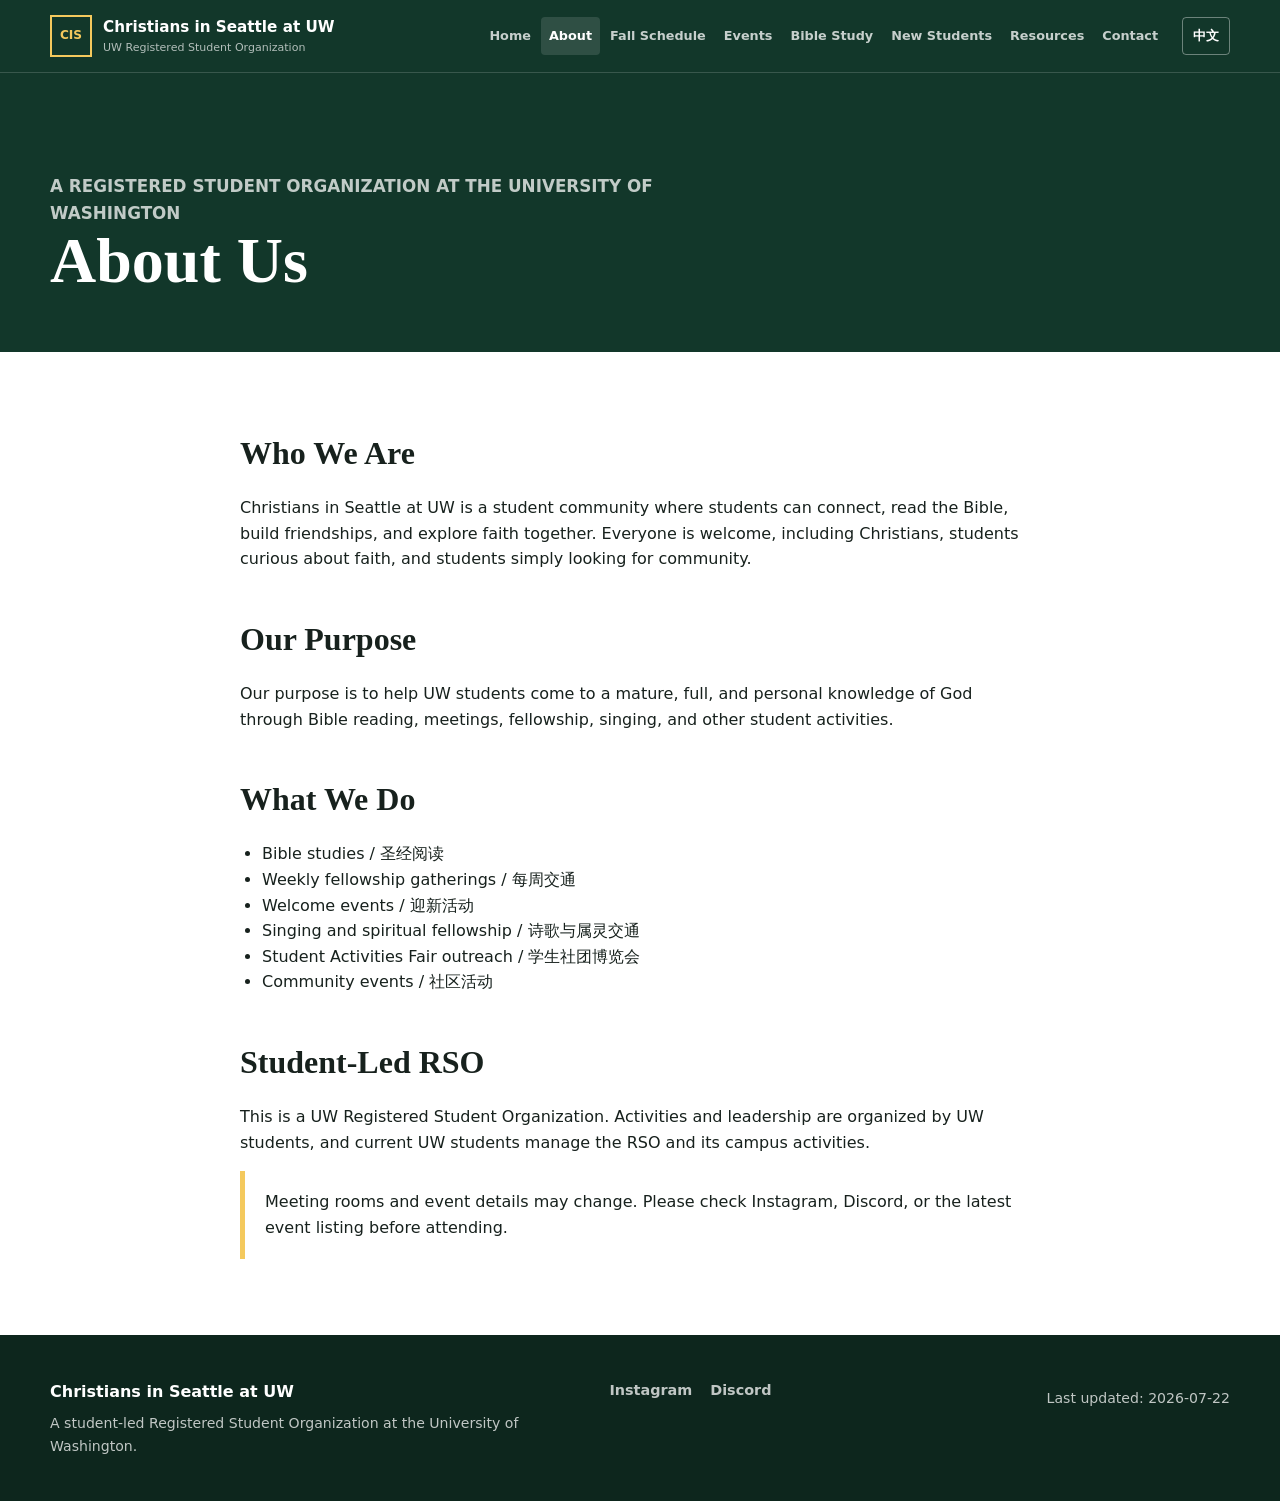
==== about.html @ c450b2e8 "Launch independent UW student organization website" ====
<!doctype html>
<html lang="en">
<head>
  <meta charset="utf-8">
  <meta name="viewport" content="width=device-width, initial-scale=1">
  <title>About | Christians in Seattle at UW</title>
  <meta name="description" content="Learn about the purpose and student-led activities of Christians in Seattle at UW.">
  <meta property="og:title" content="About Christians in Seattle at UW">
  <meta property="og:description" content="A student-led Registered Student Organization at the University of Washington.">
  <meta property="og:type" content="website">
  <link rel="icon" href="images/branding/favicon.svg" type="image/svg+xml">
  <link rel="stylesheet" href="css/site.css">
  <script type="module" src="js/app.js"></script>
</head>
<body>
  <a class="skip-link" href="#main">Skip to main content</a>
  <div id="site-header"></div>
  <main id="main">
    <header class="page-hero">
      <div class="shell">
        <p class="eyebrow" data-organization-type>A Registered Student Organization at the University of Washington</p>
        <h1 data-i18n="about.title">About Us</h1>
      </div>
    </header>

    <section class="section section-white">
      <div class="shell prose">
        <h2 data-i18n="about.who">Who We Are</h2>
        <p data-i18n="about.whoText">Christians in Seattle at UW is a student community where students can connect, read the Bible, build friendships, and explore faith together.</p>

        <h2 data-i18n="about.purpose">Our Purpose</h2>
        <p data-i18n="about.purposeText">Our purpose is to help UW students come to a mature, full, and personal knowledge of God through Bible reading, meetings, fellowship, singing, and other student activities.</p>

        <h2 data-i18n="about.what">What We Do</h2>
        <ul>
          <li>Bible studies / 圣经阅读</li>
          <li>Weekly fellowship gatherings / 每周交通</li>
          <li>Welcome events / 迎新活动</li>
          <li>Singing and spiritual fellowship / 诗歌与属灵交通</li>
          <li>Student Activities Fair outreach / 学生社团博览会</li>
          <li>Community events / 社区活动</li>
        </ul>

        <h2 data-i18n="about.studentLed">Student-Led RSO</h2>
        <p data-i18n="about.studentLedText">This is a UW Registered Student Organization. Activities and leadership are organized by UW students.</p>
        <div class="notice" data-i18n="common.latestNotice">Meeting rooms and event details may change. Please check Instagram, Discord, or the latest event listing before attending.</div>
      </div>
    </section>
  </main>
  <div id="site-footer"></div>
</body>
</html>
---- css/site.css ----
:root {
  --ink: #17211d;
  --muted: #5f6d66;
  --paper: #f7f8f5;
  --white: #ffffff;
  --evergreen: #12372a;
  --evergreen-2: #1f5843;
  --gold: #f4c95d;
  --gold-dark: #7a5a05;
  --sky: #2f6f8f;
  --rose: #9a3f4c;
  --line: #dbe2dd;
  --shadow: 0 12px 28px rgba(16, 45, 34, 0.11);
}

* {
  box-sizing: border-box;
}

html {
  scroll-behavior: smooth;
}

body {
  margin: 0;
  color: var(--ink);
  background: var(--paper);
  font-family: Inter, ui-sans-serif, system-ui, -apple-system, BlinkMacSystemFont, "Segoe UI", sans-serif;
  line-height: 1.6;
}

body,
button,
a {
  letter-spacing: 0;
}

a {
  color: inherit;
}

img {
  display: block;
  max-width: 100%;
}

button,
a {
  -webkit-tap-highlight-color: transparent;
}

:focus-visible {
  outline: 3px solid var(--gold);
  outline-offset: 3px;
}

.skip-link {
  position: fixed;
  top: 8px;
  left: 8px;
  z-index: 100;
  transform: translateY(-150%);
  background: var(--white);
  color: var(--evergreen);
  padding: 10px 14px;
  border-radius: 4px;
}

.skip-link:focus {
  transform: translateY(0);
}

.sr-only {
  position: absolute;
  width: 1px;
  height: 1px;
  padding: 0;
  margin: -1px;
  overflow: hidden;
  clip: rect(0, 0, 0, 0);
  white-space: nowrap;
  border: 0;
}

.site-header {
  position: sticky;
  top: 0;
  z-index: 50;
  border-bottom: 1px solid rgba(255, 255, 255, 0.16);
  background: var(--evergreen);
  color: var(--white);
}

.nav-shell {
  width: min(1180px, calc(100% - 32px));
  min-height: 72px;
  margin: 0 auto;
  display: grid;
  grid-template-columns: minmax(240px, 1fr) auto auto;
  align-items: center;
  gap: 16px;
}

.brand {
  min-width: 0;
  display: inline-flex;
  align-items: center;
  gap: 11px;
  text-decoration: none;
}

.brand-mark {
  width: 42px;
  height: 42px;
  flex: 0 0 42px;
  display: grid;
  place-items: center;
  border: 2px solid var(--gold);
  color: var(--gold);
  font-size: 0.76rem;
  font-weight: 900;
}

.brand strong,
.brand small {
  display: block;
}

.brand strong {
  overflow: hidden;
  text-overflow: ellipsis;
  white-space: nowrap;
  font-size: 0.95rem;
}

.brand small {
  color: rgba(255, 255, 255, 0.68);
  font-size: 0.69rem;
}

.primary-nav {
  display: flex;
  align-items: center;
  gap: 2px;
}

.nav-link {
  padding: 9px 8px;
  border-radius: 4px;
  color: rgba(255, 255, 255, 0.76);
  font-size: 0.8rem;
  font-weight: 700;
  text-decoration: none;
  white-space: nowrap;
}

.nav-link:hover,
.nav-link.is-active {
  color: var(--white);
  background: rgba(255, 255, 255, 0.12);
}

.language-button,
.icon-button {
  border: 1px solid rgba(255, 255, 255, 0.38);
  background: transparent;
  color: var(--white);
  cursor: pointer;
}

.language-button {
  min-width: 48px;
  min-height: 38px;
  border-radius: 4px;
  font-weight: 800;
}

.icon-button {
  display: none;
  width: 42px;
  height: 42px;
  border-radius: 4px;
}

.icon-button span {
  width: 20px;
  height: 2px;
  margin: 4px auto;
  display: block;
  background: currentColor;
}

.hero {
  position: relative;
  min-height: min(690px, calc(100vh - 72px));
  display: grid;
  align-items: center;
  color: var(--white);
  background-color: var(--evergreen);
  background-image: url("../images/hero/uw-campus-fellowship.jpeg");
  background-position: center;
  background-size: cover;
  overflow: hidden;
}

.hero::before {
  position: absolute;
  inset: 0;
  content: "";
  background: rgba(8, 34, 25, 0.78);
}

.hero-shell {
  position: relative;
  z-index: 1;
  width: min(1180px, calc(100% - 32px));
  margin: 0 auto;
  padding: 72px 0 56px;
  display: grid;
  grid-template-columns: minmax(0, 1fr) 300px;
  align-items: end;
  gap: 60px;
}

.eyebrow {
  margin: 0 0 12px;
  color: var(--gold-dark);
  font-size: 0.78rem;
  font-weight: 900;
  text-transform: uppercase;
}

.hero .eyebrow {
  color: var(--gold);
}

.hero h1 {
  max-width: 900px;
  margin: 0;
  font-family: Georgia, "Times New Roman", serif;
  font-size: clamp(3.2rem, 8vw, 7.2rem);
  line-height: 0.96;
  font-weight: 700;
}

.hero-description {
  max-width: 720px;
  margin: 28px 0 0;
  color: rgba(255, 255, 255, 0.78);
  font-size: clamp(1rem, 2vw, 1.28rem);
}

.hero-actions {
  margin-top: 34px;
  display: flex;
  flex-wrap: wrap;
  gap: 10px;
}

.hero-signal {
  align-self: stretch;
  min-height: 370px;
  display: flex;
  flex-direction: column;
  justify-content: flex-end;
  border-left: 1px solid rgba(255, 255, 255, 0.22);
  padding-left: 32px;
}

.hero-signal strong {
  display: block;
  color: var(--gold);
  font-family: Georgia, "Times New Roman", serif;
  font-size: 4.6rem;
  line-height: 0.9;
}

.hero-signal span {
  display: block;
  margin-top: 14px;
  color: rgba(255, 255, 255, 0.72);
  font-size: 0.82rem;
  font-weight: 800;
  text-transform: uppercase;
}

.button,
.calendar-link,
.text-link {
  display: inline-flex;
  align-items: center;
  justify-content: center;
  gap: 8px;
  font-weight: 800;
  text-decoration: none;
}

.button {
  min-height: 46px;
  padding: 11px 17px;
  border: 1px solid transparent;
  border-radius: 5px;
}

.button-primary {
  color: var(--evergreen);
  background: var(--gold);
}

.button-secondary {
  color: var(--white);
  border-color: rgba(255, 255, 255, 0.55);
  background: transparent;
}

.button-dark {
  color: var(--white);
  background: var(--evergreen);
}

.button-light {
  color: var(--evergreen);
  background: var(--white);
}

.button:hover {
  transform: translateY(-1px);
}

.section {
  padding: 76px 0;
}

.section-white {
  background: var(--white);
}

.section-dark {
  color: var(--white);
  background: var(--evergreen);
}

.section-accent {
  background: #e8f0ec;
}

.section-rose {
  background: #f6e9eb;
}

.shell {
  width: min(1180px, calc(100% - 32px));
  margin: 0 auto;
}

.section-heading {
  max-width: 760px;
  margin-bottom: 34px;
}

.section-heading h2,
.page-hero h1 {
  margin: 0;
  font-family: Georgia, "Times New Roman", serif;
  font-size: clamp(2rem, 5vw, 4.2rem);
  line-height: 1.05;
}

.section-heading p,
.page-hero p {
  margin: 14px 0 0;
  color: var(--muted);
  font-size: 1.05rem;
}

.section-dark .section-heading p {
  color: rgba(255, 255, 255, 0.7);
}

.section-heading-row {
  display: flex;
  align-items: end;
  justify-content: space-between;
  gap: 24px;
}

.page-hero {
  padding: 86px 0 58px;
  color: var(--white);
  background: var(--evergreen);
}

.page-hero p {
  max-width: 720px;
  color: rgba(255, 255, 255, 0.74);
}

.activity-grid,
.resource-grid,
.info-grid {
  display: grid;
  grid-template-columns: repeat(4, minmax(0, 1fr));
  gap: 16px;
}

.activity-card,
.resource-card,
.info-card {
  min-height: 210px;
  padding: 25px;
  border: 1px solid var(--line);
  border-radius: 7px;
  background: var(--white);
}

.activity-card:nth-child(2) {
  border-top: 4px solid var(--sky);
}

.activity-card:nth-child(3) {
  border-top: 4px solid var(--rose);
}

.activity-card:nth-child(4) {
  border-top: 4px solid var(--gold);
}

.activity-card:first-child {
  border-top: 4px solid var(--evergreen-2);
}

.activity-index {
  color: var(--muted);
  font-size: 0.76rem;
  font-weight: 900;
}

.activity-card h3,
.resource-card h3,
.info-card h3,
.event-card h3 {
  margin: 32px 0 8px;
  font-size: 1.2rem;
  line-height: 1.25;
}

.activity-card p,
.resource-card p,
.info-card p,
.event-card p {
  color: var(--muted);
}

.schedule-grid {
  display: grid;
  grid-template-columns: repeat(2, minmax(0, 1fr));
  gap: 14px;
}

.event-card {
  min-height: 332px;
  padding: 26px;
  display: flex;
  flex-direction: column;
  border: 1px solid rgba(255, 255, 255, 0.22);
  border-radius: 7px;
  background: rgba(255, 255, 255, 0.06);
}

.section-white .event-card,
.section-accent .event-card {
  border-color: var(--line);
  background: var(--white);
  box-shadow: var(--shadow);
}

.event-date {
  margin: 0;
  color: var(--gold) !important;
  font-size: 0.8rem;
  font-weight: 900;
  text-transform: uppercase;
}

.section-white .event-date,
.section-accent .event-date {
  color: var(--gold-dark) !important;
}

.event-card h3 {
  margin-top: 12px;
  color: inherit;
  font-size: 1.38rem;
}

.section-dark .event-card > p:not(.event-date) {
  color: rgba(255, 255, 255, 0.72);
}

.event-details {
  margin: auto 0 20px;
  padding-top: 20px;
  display: grid;
  gap: 10px;
}

.event-details div {
  display: grid;
  grid-template-columns: 74px 1fr;
  gap: 10px;
}

.event-details dt {
  color: var(--gold);
  font-size: 0.76rem;
  font-weight: 900;
  text-transform: uppercase;
}

.section-white .event-details dt,
.section-accent .event-details dt {
  color: var(--gold-dark);
}

.event-details dd {
  margin: 0;
  font-size: 0.9rem;
}

.calendar-link {
  width: fit-content;
  color: var(--gold);
  font-size: 0.88rem;
}

.section-white .calendar-link,
.section-accent .calendar-link {
  color: var(--evergreen);
}

.split-panel {
  display: grid;
  grid-template-columns: 1.2fr 0.8fr;
  gap: 46px;
  align-items: center;
}

.split-panel h2 {
  margin: 0 0 16px;
  font-family: Georgia, "Times New Roman", serif;
  font-size: clamp(2rem, 4vw, 3.7rem);
  line-height: 1.08;
}

.split-panel p {
  color: var(--muted);
  font-size: 1.08rem;
}

.photo-strip {
  display: grid;
  grid-template-columns: 1.1fr 0.9fr;
  min-height: 430px;
  overflow: hidden;
  border-radius: 7px;
  background: var(--evergreen);
}

.photo-strip img {
  width: 100%;
  height: 100%;
  min-height: 430px;
  object-fit: cover;
}

.photo-strip-copy {
  padding: 44px;
  display: flex;
  flex-direction: column;
  justify-content: center;
  color: var(--white);
}

.photo-strip-copy h2 {
  margin: 0 0 16px;
  font-family: Georgia, "Times New Roman", serif;
  font-size: clamp(2rem, 4vw, 3.6rem);
  line-height: 1.05;
}

.photo-strip-copy p {
  color: rgba(255, 255, 255, 0.72);
}

.action-stack {
  display: grid;
  gap: 10px;
}

.notice {
  padding: 18px 20px;
  border-left: 5px solid var(--gold);
  background: var(--white);
  color: var(--ink);
}

.prose {
  max-width: 800px;
}

.prose h2 {
  margin: 42px 0 12px;
  font-family: Georgia, "Times New Roman", serif;
  font-size: 2rem;
}

.prose h2:first-child {
  margin-top: 0;
}

.prose ul {
  padding-left: 22px;
}

.contact-list {
  display: grid;
  gap: 12px;
}

.contact-list a,
.contact-list p {
  min-height: 56px;
  margin: 0;
  padding: 15px 17px;
  display: flex;
  align-items: center;
  justify-content: space-between;
  border: 1px solid var(--line);
  border-radius: 6px;
  background: var(--white);
  font-weight: 800;
  text-decoration: none;
}

.empty-state {
  padding: 22px;
  border: 1px dashed #aebbb4;
  border-radius: 6px;
  color: var(--muted);
}

.media-placeholder {
  width: 100%;
  min-height: 260px;
  display: grid;
  place-items: center;
  border: 1px dashed #9cad9f;
  border-radius: 6px;
  color: var(--muted);
  background: #e9eeea;
}

.site-footer {
  padding: 44px 0;
  color: rgba(255, 255, 255, 0.74);
  background: #0d261d;
}

.footer-shell {
  width: min(1180px, calc(100% - 32px));
  margin: 0 auto;
  display: grid;
  grid-template-columns: 1.3fr 1fr auto;
  gap: 30px;
  align-items: start;
}

.footer-shell strong {
  color: var(--white);
}

.footer-shell p {
  margin: 8px 0 0;
  font-size: 0.88rem;
}

.footer-links {
  display: flex;
  flex-wrap: wrap;
  gap: 12px 18px;
}

.text-link {
  color: inherit;
  font-size: 0.9rem;
}

.text-link:hover {
  color: var(--gold);
}

.footer-date {
  white-space: nowrap;
}

@media (max-width: 1040px) {
  .nav-shell {
    grid-template-columns: 1fr auto auto;
  }

  .icon-button {
    display: block;
  }

  .primary-nav {
    position: absolute;
    top: 72px;
    right: 0;
    left: 0;
    max-height: 0;
    padding: 0 16px;
    display: grid;
    overflow: hidden;
    background: var(--evergreen);
    transition: max-height 180ms ease, padding 180ms ease;
  }

  .primary-nav.is-open {
    max-height: 560px;
    padding-top: 10px;
    padding-bottom: 18px;
  }

  .nav-link {
    padding: 11px 12px;
  }

  .activity-grid,
  .resource-grid,
  .info-grid {
    grid-template-columns: repeat(2, minmax(0, 1fr));
  }
}

@media (max-width: 760px) {
  .nav-shell {
    width: min(100% - 24px, 1180px);
  }

  .brand strong {
    max-width: 170px;
  }

  .brand small {
    display: none;
  }

  .hero {
    min-height: 590px;
  }

  .hero-shell {
    grid-template-columns: 1fr;
    gap: 24px;
    padding-top: 42px;
    padding-bottom: 34px;
  }

  .hero h1 {
    font-size: clamp(2.7rem, 13vw, 4.2rem);
  }

  .hero-description {
    margin-top: 18px;
  }

  .hero-actions {
    margin-top: 22px;
    display: grid;
    grid-template-columns: repeat(2, minmax(0, 1fr));
  }

  .hero-actions .button {
    width: 100%;
    min-width: 0;
    padding-right: 10px;
    padding-left: 10px;
    font-size: 0.88rem;
    text-align: center;
  }

  .hero-signal {
    min-height: auto;
    padding: 18px 0 0;
    border-top: 1px solid rgba(255, 255, 255, 0.22);
    border-left: 0;
  }

  .hero-signal strong {
    font-size: 3.2rem;
  }

  .section {
    padding: 58px 0;
  }

  .section-heading-row,
  .split-panel,
  .photo-strip {
    display: grid;
    grid-template-columns: 1fr;
    align-items: start;
  }

  .photo-strip img {
    min-height: 280px;
    max-height: 420px;
  }

  .photo-strip-copy {
    padding: 30px 24px;
  }

  .schedule-grid,
  .activity-grid,
  .resource-grid,
  .info-grid {
    grid-template-columns: 1fr;
  }

  .event-card {
    min-height: 0;
  }

  .footer-shell {
    grid-template-columns: 1fr;
  }
}

@media (prefers-reduced-motion: reduce) {
  *,
  *::before,
  *::after {
    scroll-behavior: auto !important;
    transition: none !important;
  }
}
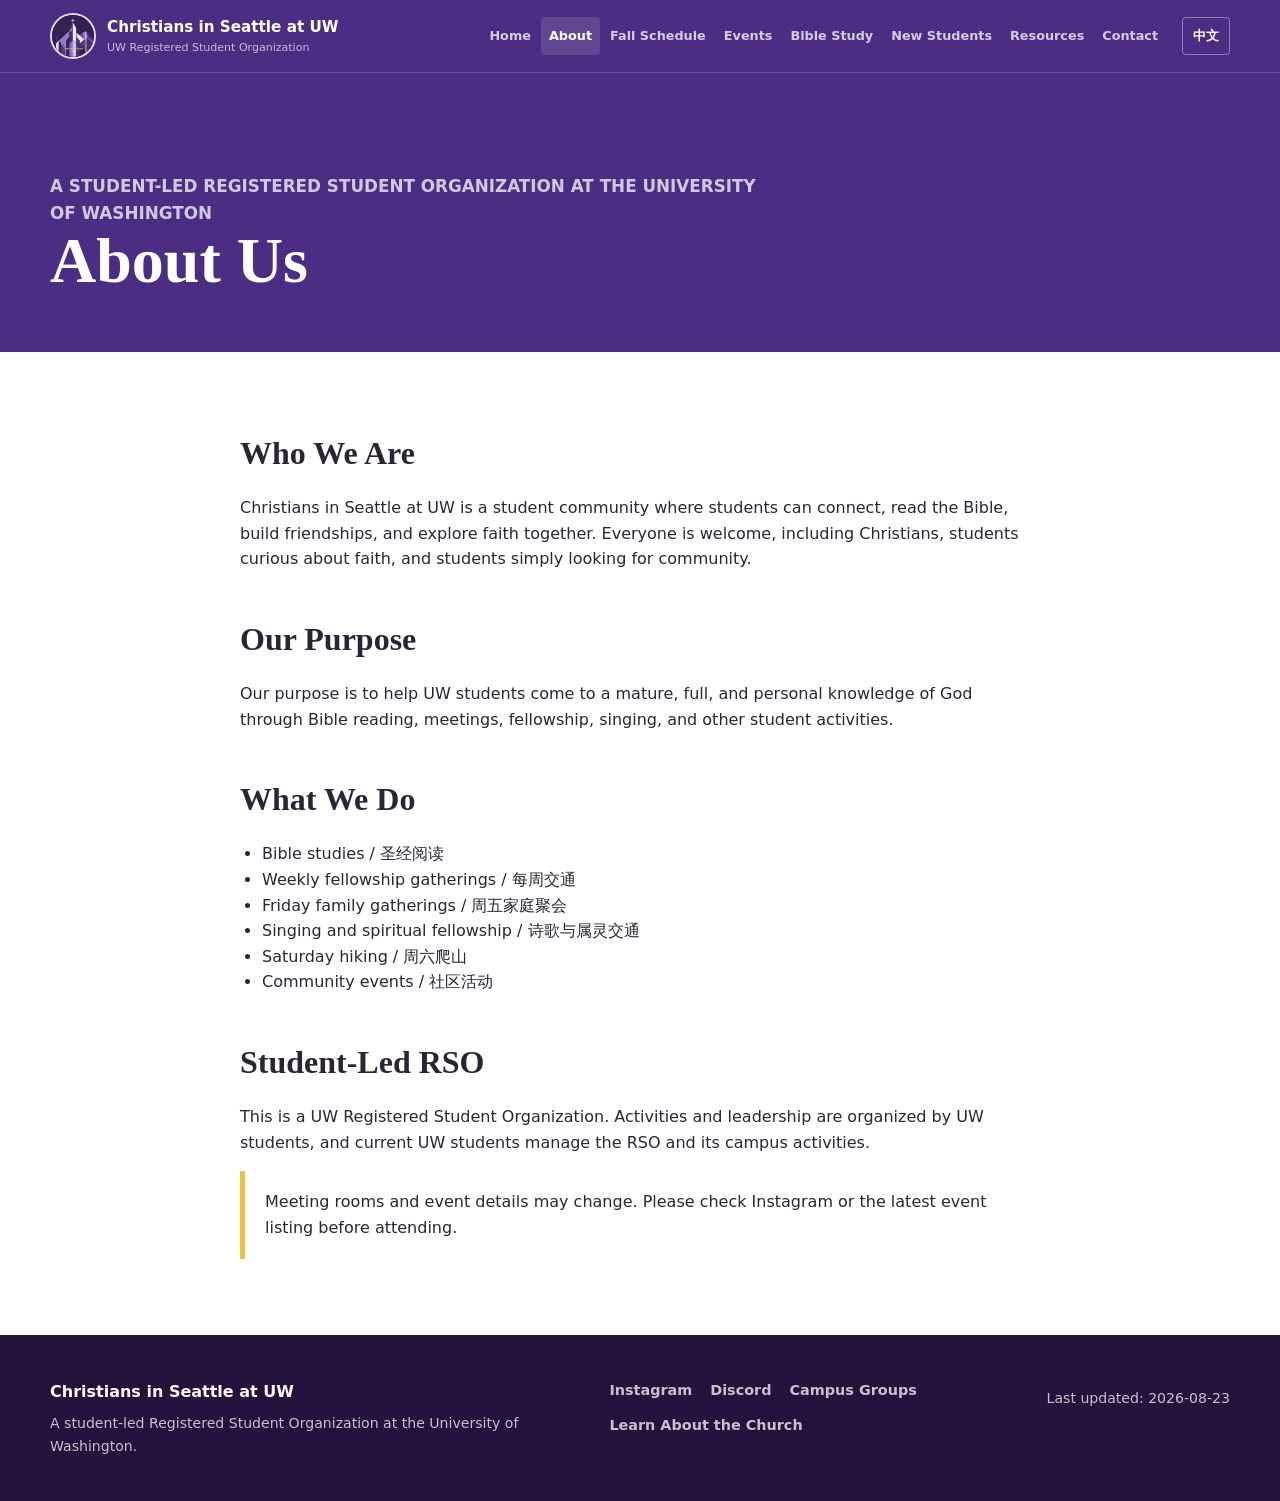
==== commit 5a161f87: "Update activities listed in about.html" ====
--- a/about.html
+++ b/about.html
@@ -35,9 +35,9 @@
         <ul>
           <li>Bible studies / 圣经阅读</li>
           <li>Weekly fellowship gatherings / 每周交通</li>
-          <li>Welcome events / 迎新活动</li>
+          <li>Friday family gatherings / 周五家庭聚会</li>
           <li>Singing and spiritual fellowship / 诗歌与属灵交通</li>
-          <li>Student Activities Fair outreach / 学生社团博览会</li>
+          <li>Saturday hiking / 周六爬山</li>
           <li>Community events / 社区活动</li>
         </ul>
 
--- a/css/site.css
+++ b/css/site.css
@@ -1,20 +1,30 @@
+html {
+  overflow-x: clip;
+}
+
 :root {
-  --ink: #17211d;
-  --muted: #5f6d66;
-  --paper: #f7f8f5;
+  --ink: #2c2434;
+  --muted: #696171;
+  --paper: #f8f5f8;
   --white: #ffffff;
-  --evergreen: #12372a;
-  --evergreen-2: #1f5843;
-  --gold: #f4c95d;
-  --gold-dark: #7a5a05;
-  --sky: #2f6f8f;
-  --rose: #9a3f4c;
-  --line: #dbe2dd;
-  --shadow: 0 12px 28px rgba(16, 45, 34, 0.11);
+  --evergreen: #4b2e83;
+  --evergreen-2: #2d1b4e;
+  --gold: #e8c547;
+  --gold-dark: #6a5600;
+  --sky: #3f7cac;
+  --rose: #c85a86;
+  --violet: #4b2e83;
+  --blue: #356f9f;
+  --line: #ded8e5;
+  --shadow: 0 12px 28px rgba(45, 27, 78, 0.13);
 }
 
 * {
   box-sizing: border-box;
+}
+
+[hidden] {
+  display: none !important;
 }
 
 html {
@@ -109,16 +119,13 @@
   text-decoration: none;
 }
 
-.brand-mark {
-  width: 42px;
-  height: 42px;
-  flex: 0 0 42px;
-  display: grid;
-  place-items: center;
-  border: 2px solid var(--gold);
-  color: var(--gold);
-  font-size: 0.76rem;
-  font-weight: 900;
+.brand-logo {
+  width: 46px;
+  height: 46px;
+  flex: 0 0 46px;
+  border: 2px solid rgba(255, 255, 255, 0.84);
+  border-radius: 50%;
+  object-fit: cover;
 }
 
 .brand strong,
@@ -197,8 +204,8 @@
   align-items: center;
   color: var(--white);
   background-color: var(--evergreen);
-  background-image: url("../images/hero/uw-campus-fellowship.jpeg");
-  background-position: center;
+  background-image: url("../images/hero/uw-cherry-blossoms.png");
+  background-position: center 48%;
   background-size: cover;
   overflow: hidden;
 }
@@ -207,19 +214,29 @@
   position: absolute;
   inset: 0;
   content: "";
-  background: rgba(8, 34, 25, 0.78);
+  background: rgba(33, 18, 57, 0.64);
 }
 
 .hero-shell {
   position: relative;
   z-index: 1;
-  width: min(1180px, calc(100% - 32px));
+  width: min(880px, calc(100% - 32px));
   margin: 0 auto;
-  padding: 72px 0 56px;
-  display: grid;
-  grid-template-columns: minmax(0, 1fr) 300px;
-  align-items: end;
-  gap: 60px;
+  padding: 88px 0 64px;
+  display: flex;
+  flex-direction: column;
+  align-items: center;
+  text-align: center;
+}
+
+.hero-logo-center {
+  width: 108px;
+  height: 108px;
+  margin-bottom: 24px;
+  border: 3px solid rgba(255, 255, 255, 0.82);
+  border-radius: 50%;
+  object-fit: cover;
+  box-shadow: 0 18px 36px rgba(0, 0, 0, 0.25);
 }
 
 .eyebrow {
@@ -244,16 +261,19 @@
 }
 
 .hero-description {
-  max-width: 720px;
+  max-width: 700px;
   margin: 28px 0 0;
-  color: rgba(255, 255, 255, 0.78);
-  font-size: clamp(1rem, 2vw, 1.28rem);
+  color: rgba(255, 255, 255, 0.88);
+  font-size: clamp(1.25rem, 2.8vw, 1.85rem);
+  font-weight: 500;
+  line-height: 1.45;
 }
 
 .hero-actions {
   margin-top: 34px;
   display: flex;
   flex-wrap: wrap;
+  justify-content: center;
   gap: 10px;
 }
 
@@ -265,6 +285,16 @@
   justify-content: flex-end;
   border-left: 1px solid rgba(255, 255, 255, 0.22);
   padding-left: 32px;
+}
+
+.hero-logo {
+  width: min(220px, 100%);
+  aspect-ratio: 1;
+  margin-bottom: auto;
+  border: 3px solid rgba(255, 255, 255, 0.82);
+  border-radius: 50%;
+  object-fit: cover;
+  box-shadow: 0 18px 36px rgba(0, 0, 0, 0.25);
 }
 
 .hero-signal strong {
@@ -341,11 +371,11 @@
 }
 
 .section-accent {
-  background: #e8f0ec;
+  background: #f1e8f1;
 }
 
 .section-rose {
-  background: #f6e9eb;
+  background: #fbeef3;
 }
 
 .shell {
@@ -382,6 +412,14 @@
   align-items: end;
   justify-content: space-between;
   gap: 24px;
+}
+
+.schedule-actions {
+  max-width: 520px;
+  display: flex;
+  flex-wrap: wrap;
+  justify-content: flex-end;
+  gap: 10px;
 }
 
 .page-hero {
@@ -467,8 +505,100 @@
   background: rgba(255, 255, 255, 0.06);
 }
 
+.event-card.is-next {
+  grid-column: 1 / -1;
+  border-color: var(--gold);
+  border-left-width: 6px;
+  background: rgba(255, 255, 255, 0.11);
+}
+
+.section-white .event-card.is-next,
+.section-accent .event-card.is-next,
+.section-rose .event-card.is-next {
+  border-color: var(--violet);
+  background: #fbf9ff;
+}
+
+.event-card-top {
+  display: flex;
+  align-items: start;
+  justify-content: space-between;
+  gap: 16px;
+}
+
+.status-row {
+  display: flex;
+  flex-wrap: wrap;
+  justify-content: flex-end;
+  gap: 6px;
+}
+
+.status-badge {
+  min-height: 26px;
+  padding: 4px 12px;
+  display: inline-flex;
+  align-items: center;
+  border: 1px solid currentColor;
+  border-radius: 999px;
+  font-size: 0.7rem;
+  font-weight: 900;
+  line-height: 1;
+  text-transform: uppercase;
+}
+
+.status-upcoming {
+  color: #aee8cc;
+}
+
+.status-today {
+  color: var(--gold);
+}
+
+.status-past {
+  color: #c3cec8;
+}
+
+.status-tbc {
+  color: #b8d9ff;
+}
+
+.status-cancelled {
+  color: #ffb4be;
+}
+
+.section-white .status-upcoming,
+.section-accent .status-upcoming,
+.section-rose .status-upcoming {
+  color: var(--evergreen-2);
+}
+
+.section-white .status-today,
+.section-accent .status-today,
+.section-rose .status-today {
+  color: var(--gold-dark);
+}
+
+.section-white .status-past,
+.section-accent .status-past,
+.section-rose .status-past {
+  color: var(--muted);
+}
+
+.section-white .status-tbc,
+.section-accent .status-tbc,
+.section-rose .status-tbc {
+  color: var(--blue);
+}
+
+.section-white .status-cancelled,
+.section-accent .status-cancelled,
+.section-rose .status-cancelled {
+  color: var(--rose);
+}
+
 .section-white .event-card,
-.section-accent .event-card {
+.section-accent .event-card,
+.section-rose .event-card {
   border-color: var(--line);
   background: var(--white);
   box-shadow: var(--shadow);
@@ -483,7 +613,8 @@
 }
 
 .section-white .event-date,
-.section-accent .event-date {
+.section-accent .event-date,
+.section-rose .event-date {
   color: var(--gold-dark) !important;
 }
 
@@ -518,7 +649,8 @@
 }
 
 .section-white .event-details dt,
-.section-accent .event-details dt {
+.section-accent .event-details dt,
+.section-rose .event-details dt {
   color: var(--gold-dark);
 }
 
@@ -533,8 +665,15 @@
   font-size: 0.88rem;
 }
 
+.calendar-actions {
+  display: flex;
+  flex-wrap: wrap;
+  gap: 10px 18px;
+}
+
 .section-white .calendar-link,
-.section-accent .calendar-link {
+.section-accent .calendar-link,
+.section-rose .calendar-link {
   color: var(--evergreen);
 }
 
@@ -602,6 +741,138 @@
   border-left: 5px solid var(--gold);
   background: var(--white);
   color: var(--ink);
+}
+
+.inline-status {
+  width: fit-content;
+  margin: 18px 0 0;
+  padding: 7px 10px;
+  border-left: 3px solid var(--blue);
+  color: rgba(255, 255, 255, 0.76);
+  background: rgba(47, 111, 143, 0.2);
+  font-size: 0.85rem;
+  font-weight: 800;
+}
+
+.inline-status-dark {
+  color: var(--ink);
+  background: var(--white);
+}
+
+.social-qr-layout {
+  display: grid;
+  grid-template-columns: 1fr minmax(220px, 330px);
+  align-items: center;
+  gap: 48px;
+}
+
+.social-preview {
+  position: relative;
+  display: inline-flex;
+  min-width: 0;
+}
+
+.social-preview > .button {
+  width: 100%;
+}
+
+.social-preview-card {
+  position: absolute;
+  bottom: calc(100% + 12px);
+  left: 50%;
+  z-index: 40;
+  width: min(320px, calc(100vw - 32px));
+  padding: 12px;
+  display: grid;
+  grid-template-columns: 88px minmax(0, 1fr);
+  gap: 12px;
+  visibility: hidden;
+  border: 1px solid var(--line);
+  border-radius: 7px;
+  color: var(--ink);
+  background: var(--white);
+  box-shadow: 0 20px 44px rgba(24, 14, 42, 0.24);
+  opacity: 0;
+  transform: translate(-50%, 8px);
+  transition: opacity 160ms ease, transform 160ms ease, visibility 160ms ease;
+}
+
+.social-preview:hover .social-preview-card,
+.social-preview:focus-within .social-preview-card {
+  visibility: visible;
+  opacity: 1;
+  transform: translate(-50%, 0);
+}
+
+.social-preview-card > img {
+  width: 88px;
+  height: 88px;
+  border-radius: 5px;
+  object-fit: cover;
+}
+
+.social-preview-copy {
+  min-width: 0;
+  display: flex;
+  flex-direction: column;
+  justify-content: center;
+}
+
+.social-preview-copy strong,
+.social-preview-copy small,
+.social-preview-copy a {
+  display: block;
+}
+
+.social-preview-copy strong {
+  color: var(--evergreen);
+  font-size: 0.92rem;
+}
+
+.social-preview-copy small {
+  margin-top: 5px;
+  color: var(--muted);
+  font-size: 0.76rem;
+  line-height: 1.35;
+}
+
+.social-preview-copy a {
+  width: fit-content;
+  margin-top: 8px;
+  color: var(--violet);
+  font-size: 0.76rem;
+  font-weight: 900;
+  text-decoration: none;
+}
+
+.social-qr-layout h2 {
+  margin: 0;
+  font-family: Georgia, "Times New Roman", serif;
+  font-size: clamp(2rem, 4vw, 3.8rem);
+  line-height: 1.05;
+}
+
+.qr-card {
+  margin: 0;
+  padding: 18px;
+  border: 3px solid var(--violet);
+  border-radius: 7px;
+  background: var(--white);
+  box-shadow: var(--shadow);
+}
+
+.qr-card img {
+  width: 100%;
+  aspect-ratio: 1;
+  object-fit: contain;
+}
+
+.qr-card figcaption {
+  padding: 12px 6px 0;
+  overflow-wrap: anywhere;
+  color: var(--violet);
+  font-weight: 900;
+  text-align: center;
 }
 
 .prose {
@@ -663,7 +934,7 @@
 .site-footer {
   padding: 44px 0;
   color: rgba(255, 255, 255, 0.74);
-  background: #0d261d;
+  background: #24133d;
 }
 
 .footer-shell {
@@ -761,9 +1032,9 @@
 
   .hero-shell {
     grid-template-columns: 1fr;
-    gap: 24px;
-    padding-top: 42px;
-    padding-bottom: 34px;
+    gap: 16px;
+    padding-top: 24px;
+    padding-bottom: 20px;
   }
 
   .hero h1 {
@@ -789,15 +1060,43 @@
     text-align: center;
   }
 
+  .social-preview {
+    width: 100%;
+  }
+
+  .social-preview-card {
+    right: auto;
+    left: 0;
+    transform: translateY(8px);
+  }
+
+  .social-preview:hover .social-preview-card,
+  .social-preview:focus-within .social-preview-card {
+    transform: translateY(0);
+  }
+
   .hero-signal {
     min-height: auto;
-    padding: 18px 0 0;
+    padding: 14px 0 0;
+    display: grid;
+    grid-template-columns: 88px minmax(0, 1fr);
+    grid-template-rows: auto auto;
+    column-gap: 16px;
+    align-items: end;
     border-top: 1px solid rgba(255, 255, 255, 0.22);
     border-left: 0;
   }
 
   .hero-signal strong {
-    font-size: 3.2rem;
+    grid-column: 2;
+    grid-row: 1;
+    font-size: 2.7rem;
+  }
+
+  .hero-signal span {
+    grid-column: 2;
+    grid-row: 2;
+    margin-top: 6px;
   }
 
   .section {
@@ -806,7 +1105,8 @@
 
   .section-heading-row,
   .split-panel,
-  .photo-strip {
+  .photo-strip,
+  .social-qr-layout {
     display: grid;
     grid-template-columns: 1fr;
     align-items: start;
@@ -830,6 +1130,26 @@
 
   .event-card {
     min-height: 0;
+  }
+
+  .event-card.is-next {
+    grid-column: auto;
+  }
+
+  .schedule-actions {
+    max-width: none;
+    justify-content: flex-start;
+  }
+
+  .schedule-actions .button {
+    flex: 1 1 190px;
+  }
+
+  .hero-logo {
+    width: 88px;
+    margin: 0;
+    grid-column: 1;
+    grid-row: 1 / 3;
   }
 
   .footer-shell {
@@ -845,3 +1165,88 @@
     transition: none !important;
   }
 }
+
+
+.guestbook-form-wrap {
+    border: 1px solid var(--line);
+    border-radius: 7px;
+    overflow: hidden;
+    background: var(--white);
+    box-shadow: var(--shadow);
+}
+
+#guestbook-form-frame {
+    width: 100%;
+    height: 900px;
+    border: 0;
+    display: block;
+}
+
+.guestbook-list {
+    margin-top: 16px;
+    display: grid;
+    gap: 16px;
+}
+
+.guestbook-entry {
+    min-height: 0;
+}
+
+.guestbook-message {
+    white-space: pre-wrap;
+    word-break: break-word;
+}
+
+@media (max-width: 640px) {
+    #guestbook-form-frame {
+          height: 1100px;
+    }
+}
+
+/* Feature pills — rounded tags matching the printed banner/flyer style */
+.feature-pills {
+  display: flex;
+  flex-wrap: wrap;
+  gap: 12px;
+  margin: 24px 0;
+}
+
+.feature-pill {
+  display: inline-flex;
+  align-items: center;
+  padding: 14px 24px;
+  border-radius: 999px;
+  background: rgba(255, 255, 255, 0.14);
+  color: var(--white);
+  font-weight: 800;
+  font-size: 0.95rem;
+  text-align: center;
+  line-height: 1.2;
+}
+
+.section-white .feature-pill,
+.section-accent .feature-pill {
+  background: var(--evergreen);
+  color: var(--white);
+}
+
+.event-photo-gallery {
+    display: grid;
+    grid-template-columns: repeat(auto-fit, minmax(140px, 1fr));
+    gap: 8px;
+    margin: 12px 0;
+}
+
+.event-photo {
+    margin: 0;
+    aspect-ratio: 4 / 3;
+    overflow: hidden;
+    border-radius: 12px;
+}
+
+.event-photo img {
+    width: 100%;
+    height: 100%;
+    object-fit: cover;
+    display: block;
+}
